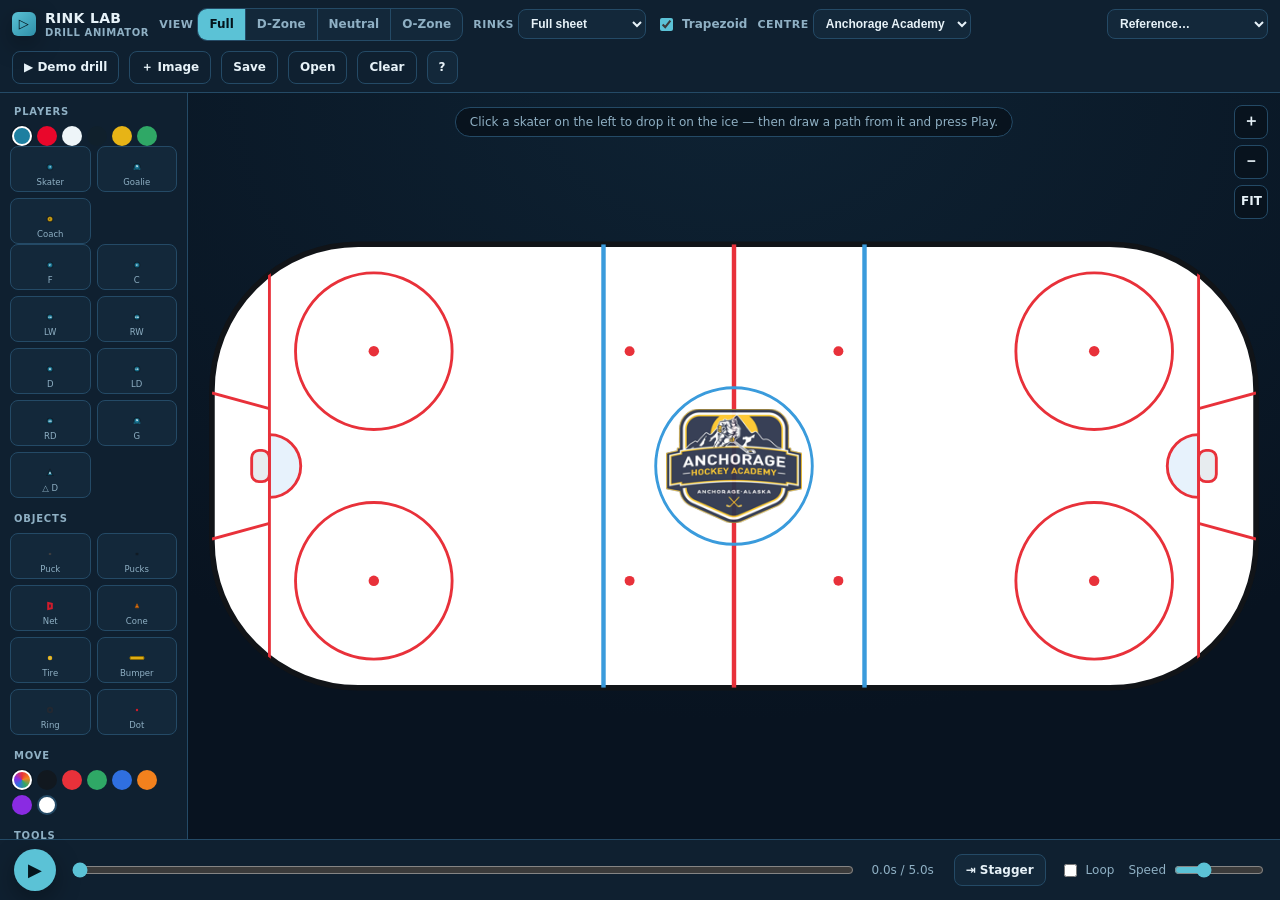
==== index.html @ b676be60 "Sidebar: reorganize into Players, Objects, Move, Tools sections" ====
<!doctype html>
<meta charset="utf-8">
<meta name="viewport" content="width=device-width, initial-scale=1">
<title>Rink Lab — Drill Animator</title>
<link rel="stylesheet" href="style.css">


<div class="app">
  <!-- TOP -->
  <div class="top">
    <div class="brand"><span class="mark">▷</span><div>RINK&nbsp;LAB<small>DRILL ANIMATOR</small></div></div>

    <span class="lbl">View</span>
    <div class="seg" id="viewSeg"></div>

    <span class="lbl">Rinks</span>
    <select id="rinkSel" class="tbtn" style="padding:6px 8px;-webkit-appearance:menulist">
      <option value="full">Full sheet</option>
      <option value="half">Half sheet</option>
      <option value="halves">Two half sheets</option>
      <option value="twofull">Two full sheets</option>
    </select>
    <label class="tchk" style="color:var(--muted);font-weight:600"><input type="checkbox" id="trapChk" checked> Trapezoid</label>

    <span class="lbl">Centre</span>
    <select id="logoSel" class="tbtn" style="padding:6px 8px;-webkit-appearance:menulist">
      <option value="none">No logo</option>
      <option value="anchorage" selected>Anchorage Academy</option>
      <option value="krakenS">Seattle Kraken</option>
      <option value="youthS">Kraken (mono)</option>
      <option value="anchorLight">Anchor (ice)</option>
      <option value="anchorNavy">Anchor (navy)</option>
      <option value="upload">Upload…</option>
    </select>

    <div class="spacer"></div>
    <select id="refSel" class="tbtn" style="padding:6px 8px;-webkit-appearance:menulist" title="Drop a drill diagram on the ice to trace and animate over">
      <option value="">Reference…</option>
      <option value="stations">10U Stealth (stations)</option>
      <option value="swing">Figure-8 swing</option>
      <option value="flow">Flow / regroup</option>
      <option value="cones">Cone weave</option>
      <option value="uploadref">Upload…</option>
    </select>
    <button class="tbtn ghost" id="demoBtn" title="Load the 2v1 breakout example">▶ Demo&nbsp;drill</button>
    <button class="tbtn ghost" id="imgBtn" title="Insert a logo or photo for a client">＋ Image</button>
    <button class="tbtn ghost" id="exportBtn">Save</button>
    <button class="tbtn ghost" id="importBtn">Open</button>
    <button class="tbtn ghost" id="clearBtn">Clear</button>
    <button class="tbtn" id="helpBtn">?</button>
    <input type="file" id="imgFile" accept="image/*" hidden>
    <input type="file" id="jsonFile" accept="application/json,.json" hidden>
    <input type="file" id="logoFile" accept="image/*" hidden>
    <input type="file" id="refFile" accept="image/*" hidden>
  </div>

  <div class="body">
    <!-- TRAY -->
    <div class="tray">
      <h4>Players</h4>
      <div class="swatchrow" id="swatches"></div>
      <div class="pieces" id="skaters"></div>
      <div class="pieces" id="positions"></div>

      <h4>Objects</h4>
      <div class="pieces" id="equip"></div>

      <h4>Move</h4>
      <div class="swatchrow" id="objcolors"></div>

      <h4>Tools</h4>
      <div class="toolgrid" id="tools"></div>
    </div>

    <!-- STAGE -->
    <div class="stage">
      <canvas id="cv"></canvas>
      <div class="hint" id="hint"></div>
      <div class="zoomctl">
        <button id="zin" title="Zoom in">＋</button>
        <button id="zout" title="Zoom out">－</button>
        <button id="zfit" title="Fit view" style="font-size:12px">FIT</button>
      </div>

      <!-- INSPECTOR -->
      <div class="inspect" id="inspect">
        <div class="title"><span id="inspTitle">Selection</span><button id="inspClose">×</button></div>
        <div id="inspBody"></div>
      </div>
    </div>
  </div>

  <!-- TRANSPORT -->
  <div class="transport">
    <button class="play" id="playBtn" title="Play / pause (Space)">▶</button>
    <div class="scrub">
      <input type="range" id="scrubber" min="0" max="1000" value="0">
      <span class="time" id="timeLbl">0.0s / 5.0s</span>
    </div>
    <button class="tbtn" id="staggerBtn" title="Space out start times so pieces move one after another">⇥ Stagger</button>
    <label class="tchk"><input type="checkbox" id="loopChk"> Loop</label>
    <label class="tchk">Speed
      <input type="range" id="speed" min="2" max="12" step="0.5" value="5" style="width:90px">
    </label>
  </div>
</div>

<div class="toast" id="toast"></div>

<!-- HELP -->
<div class="modal" id="modal">
  <div class="card">
    <h2>Rink Lab — quick start</h2>
    <p>A whiteboard that <b>moves</b>. Drop pieces on the ice, draw where they travel, press play.</p>

    <h3>Make a piece move</h3>
    <ol>
      <li>Click a <b>skater</b> (or any piece) in the tray, then click the ice to place it.</li>
      <li>Pick the <b>Move</b> tool and <b>drag from that piece</b> to draw where it travels. You'll see a shaded <b>lane</b> showing the range, with a faded ghost of the piece at the destination.</li>
      <li>Press <b>Play</b>. The piece glides along the lane. Give several pieces lanes and they move together.</li>
      <li>Reshape any lane: <b>Select</b> it and drag the dots. Move the piece and its lane follows.</li>
      <li>Want a rush that unfolds in order? Hit <b>⇥ Stagger</b>, or select a lane and set its <b>Start delay</b> and <b>Travel time</b>.</li>
    </ol>
    <p class="mini">The <b>Skate</b>, <b>Pass</b>, <b>Shot</b>, <b>Arrow</b> and <b>Pen</b> tools draw diagram lines only — they never move anything. Use <b>Move</b> for animation.</p>

    <h3>Carry &amp; pass a puck</h3>
    <ol>
      <li>Give your players their <b>Move</b> routes first.</li>
      <li>Select a <b>puck</b>. In its panel, <b>Set carrier</b> and click the player who starts with it.</li>
      <li><b>Add pass</b> and click the receiver. The puck rides the carrier, then passes to where the receiver <i>will be</i> (a lead pass), then rides them. Chain more passes for give-and-go, D-to-D, breakouts.</li>
      <li>Adjust each pass's timing with its slider so it lands on the tape.</li>
    </ol>

    <h3>Build the picture</h3>
    <ol>
      <li><b>Equipment</b> tray: nets, pucks, cones, tires, bumpers, dots, goalie, coach.</li>
      <li><b>View</b> isolates a zone (D-zone / neutral / O-zone). <b>2 rinks</b> runs split-ice stations.</li>
      <li><b>＋ Image</b> drops in a client logo or photo; drag and resize it like any piece.</li>
      <li><b>Select</b> tool: click to pick one, <b>drag a box</b> over empty ice to select many, <b>Shift-click</b> to add or remove. Then drag any to move them together, recolour, <kbd>⌘/Ctrl D</kbd> to duplicate, or <kbd>Delete</kbd> to remove the whole group.</li>
    </ol>

    <h3>Keep your work</h3>
    <p><b>Save</b> downloads the drill as a file; <b>Open</b> loads it back. <kbd>Space</kbd> play, <kbd>Esc</kbd> deselect, <kbd>Ctrl/⌘ Z</kbd> undo.</p>

    <div class="closerow"><button class="tbtn" id="helpClose">Got it</button></div>
  </div>
</div>

<script src="app.js"></script>
---- style.css ----
:root{
    --navy:#0A1622; --navy2:#0F2030; --panel:#13283A; --panel2:#193449;
    --line:#244A66; --ink:#E7F2F8; --muted:#8FB0C4; --ice:#EAF6FB; --ice2:#D6ECF4;
    --accent:#5BC2D6; --accentdk:#2E8FA8; --gold:#E7B416; --red:#E9072B;
    --shadow:0 8px 24px rgba(0,0,0,.35);
    --r:10px;
  }
  *{box-sizing:border-box}
  html,body{height:100%}
  body{margin:0;background:var(--navy);color:var(--ink);
    font:14px/1.4 "Inter",system-ui,Segoe UI,Roboto,Helvetica,Arial,sans-serif;
    -webkit-font-smoothing:antialiased;overflow:hidden;user-select:none;-webkit-user-select:none}
  button{font:inherit;color:inherit;cursor:pointer}
  .app{display:flex;flex-direction:column;height:100vh;width:100vw}

  /* top bar */
  .top{display:flex;flex-wrap:wrap;align-items:center;gap:10px;padding:8px 12px;background:var(--navy2);
    border-bottom:1px solid var(--line);flex:0 0 auto;z-index:5}
  .brand{display:flex;align-items:center;gap:9px;font-weight:800;letter-spacing:.3px}
  .brand .mark{width:24px;height:24px;border-radius:6px;
    background:linear-gradient(135deg,var(--accent),var(--accentdk));
    display:grid;place-items:center;color:#04141c;font-size:13px;box-shadow:var(--shadow)}
  .brand small{display:block;font-weight:600;font-size:10px;color:var(--muted);letter-spacing:.6px;margin-top:-2px}
  .seg{display:flex;background:var(--panel);border:1px solid var(--line);border-radius:var(--r);overflow:hidden}
  .seg button{background:transparent;border:0;padding:7px 11px;color:var(--muted);font-size:12px;font-weight:600;
    border-right:1px solid var(--line)}
  .seg button:last-child{border-right:0}
  .seg button.on{background:var(--accent);color:#04141c}
  .seg button:hover:not(.on){background:var(--panel2);color:var(--ink)}
  .top .spacer{flex:1}
  .tbtn{background:var(--panel);border:1px solid var(--line);border-radius:8px;padding:7px 11px;font-size:12px;
    font-weight:600;color:var(--ink);display:inline-flex;align-items:center;gap:6px}
  .tbtn:hover{background:var(--panel2)}
  .tbtn.ghost{background:transparent}
  .top .lbl{font-size:11px;color:var(--muted);font-weight:600;text-transform:uppercase;letter-spacing:.5px;margin-right:-6px}

  .body{flex:1;display:flex;min-height:0}

  /* tray */
  .tray{width:188px;flex:0 0 auto;background:var(--navy2);border-right:1px solid var(--line);
    padding:10px;overflow-y:auto}
  .tray h4{margin:14px 4px 7px;font-size:10px;letter-spacing:.8px;text-transform:uppercase;color:var(--muted)}
  .tray h4:first-child{margin-top:2px}
  .toolgrid{display:grid;grid-template-columns:1fr 1fr;gap:6px}
  .tool{background:var(--panel);border:1px solid var(--line);border-radius:8px;padding:8px 6px;
    display:flex;flex-direction:column;align-items:center;gap:5px;font-size:10.5px;font-weight:600;color:var(--muted)}
  .tool svg{width:22px;height:22px}
  .tool:hover{background:var(--panel2);color:var(--ink)}
  .tool.on{background:var(--accent);color:#04141c;border-color:var(--accent)}
  .tool.on svg *{stroke:#04141c}
  .pieces{display:grid;grid-template-columns:1fr 1fr;gap:6px}
  .piece{background:var(--panel);border:1px solid var(--line);border-radius:8px;height:46px;
    display:grid;place-items:center;position:relative}
  .piece:hover{background:var(--panel2);border-color:var(--accentdk)}
  .piece canvas{pointer-events:none}
  .piece .nm{position:absolute;bottom:2px;left:0;right:0;text-align:center;font-size:8.5px;color:var(--muted)}
  .swatchrow{display:flex;flex-wrap:wrap;gap:5px;margin:2px 2px 0}
  .sw{width:20px;height:20px;border-radius:50%;border:2px solid transparent;cursor:pointer}
  .sw.on{border-color:#fff;box-shadow:0 0 0 1px var(--navy)}

  /* canvas */
  .stage{flex:1;position:relative;min-width:0;background:
    radial-gradient(120% 120% at 50% 0%, #0E2233 0%, #081320 70%)}
  #cv{position:absolute;inset:0;width:100%;height:100%;display:block;cursor:crosshair}
  #cv.select{cursor:default}
  #cv.pan{cursor:grab}
  .hint{position:absolute;left:50%;top:14px;transform:translateX(-50%);background:rgba(8,18,28,.85);
    border:1px solid var(--line);padding:6px 14px;border-radius:999px;font-size:12px;color:var(--muted);
    pointer-events:none;white-space:nowrap;max-width:90%;text-overflow:ellipsis;overflow:hidden}
  .zoomctl{position:absolute;right:12px;top:12px;display:flex;flex-direction:column;gap:6px}
  .zoomctl button{width:34px;height:34px;border-radius:8px;background:rgba(8,18,28,.8);
    border:1px solid var(--line);font-size:16px;font-weight:700;display:grid;place-items:center}
  .zoomctl button:hover{background:var(--panel2)}

  /* inspector */
  .inspect{position:absolute;right:12px;bottom:12px;width:230px;background:rgba(10,20,30,.94);
    border:1px solid var(--line);border-radius:12px;padding:12px;box-shadow:var(--shadow);display:none}
  .inspect.show{display:block}
  .inspect .title{font-weight:700;font-size:12px;margin-bottom:8px;display:flex;justify-content:space-between;align-items:center}
  .inspect .title button{background:none;border:0;color:var(--muted);font-size:16px;line-height:1}
  .field{margin:8px 0}
  .field label{display:block;font-size:10px;text-transform:uppercase;letter-spacing:.5px;color:var(--muted);margin-bottom:4px}
  .field input[type=text],.field input[type=number]{width:100%;background:var(--panel);border:1px solid var(--line);
    border-radius:7px;color:var(--ink);padding:6px 8px;font:inherit}
  .field input[type=range]{width:100%;accent-color:var(--accent)}
  .row2{display:flex;gap:8px}
  .row2>*{flex:1}
  .del{width:100%;margin-top:6px;background:rgba(233,7,43,.15);border:1px solid rgba(233,7,43,.5);
    color:#ff8a9a;border-radius:8px;padding:7px;font-weight:700}
  .del:hover{background:rgba(233,7,43,.28)}
  .mini{font-size:11px;color:var(--muted);margin:2px 0 8px}

  /* bottom transport */
  .transport{flex:0 0 auto;background:var(--navy2);border-top:1px solid var(--line);
    display:flex;align-items:center;gap:14px;padding:9px 14px}
  .play{width:42px;height:42px;border-radius:50%;border:0;background:var(--accent);color:#04141c;
    font-size:18px;display:grid;place-items:center;box-shadow:var(--shadow)}
  .play:hover{background:#6fd0e3}
  .scrub{flex:1;display:flex;align-items:center;gap:10px}
  .scrub input[type=range]{flex:1;accent-color:var(--accent)}
  .time{font-variant-numeric:tabular-nums;font-size:12px;color:var(--muted);min-width:74px;text-align:center}
  .tchk{display:flex;align-items:center;gap:6px;font-size:12px;color:var(--muted)}
  .tchk input{accent-color:var(--accent)}
  kbd{background:var(--panel);border:1px solid var(--line);border-bottom-width:2px;border-radius:5px;
    padding:1px 5px;font:11px ui-monospace,monospace;color:var(--ink)}
  .toast{position:fixed;left:50%;bottom:78px;transform:translateX(-50%) translateY(20px);opacity:0;
    background:#08131e;border:1px solid var(--accentdk);color:var(--ink);padding:8px 16px;border-radius:999px;
    font-size:12.5px;transition:.25s;pointer-events:none;z-index:30}
  .toast.show{opacity:1;transform:translateX(-50%) translateY(0)}

  /* help modal */
  .modal{position:fixed;inset:0;background:rgba(4,10,16,.7);display:none;place-items:center;z-index:40}
  .modal.show{display:grid}
  .card{width:min(560px,92vw);max-height:86vh;overflow:auto;background:var(--navy2);border:1px solid var(--line);
    border-radius:16px;padding:22px 24px;box-shadow:var(--shadow)}
  .card h2{margin:0 0 4px;font-size:18px}
  .card h3{margin:18px 0 6px;font-size:13px;color:var(--accent);text-transform:uppercase;letter-spacing:.6px}
  .card p,.card li{color:var(--muted);font-size:13.5px}
  .card ol{padding-left:18px;margin:6px 0}
  .card .x{position:absolute}
  .card .closerow{display:flex;justify-content:flex-end;margin-top:18px}
  @media (max-width:760px){
    .tray{width:150px}
    .inspect{width:200px}
    .seg button{padding:7px 8px}
  }
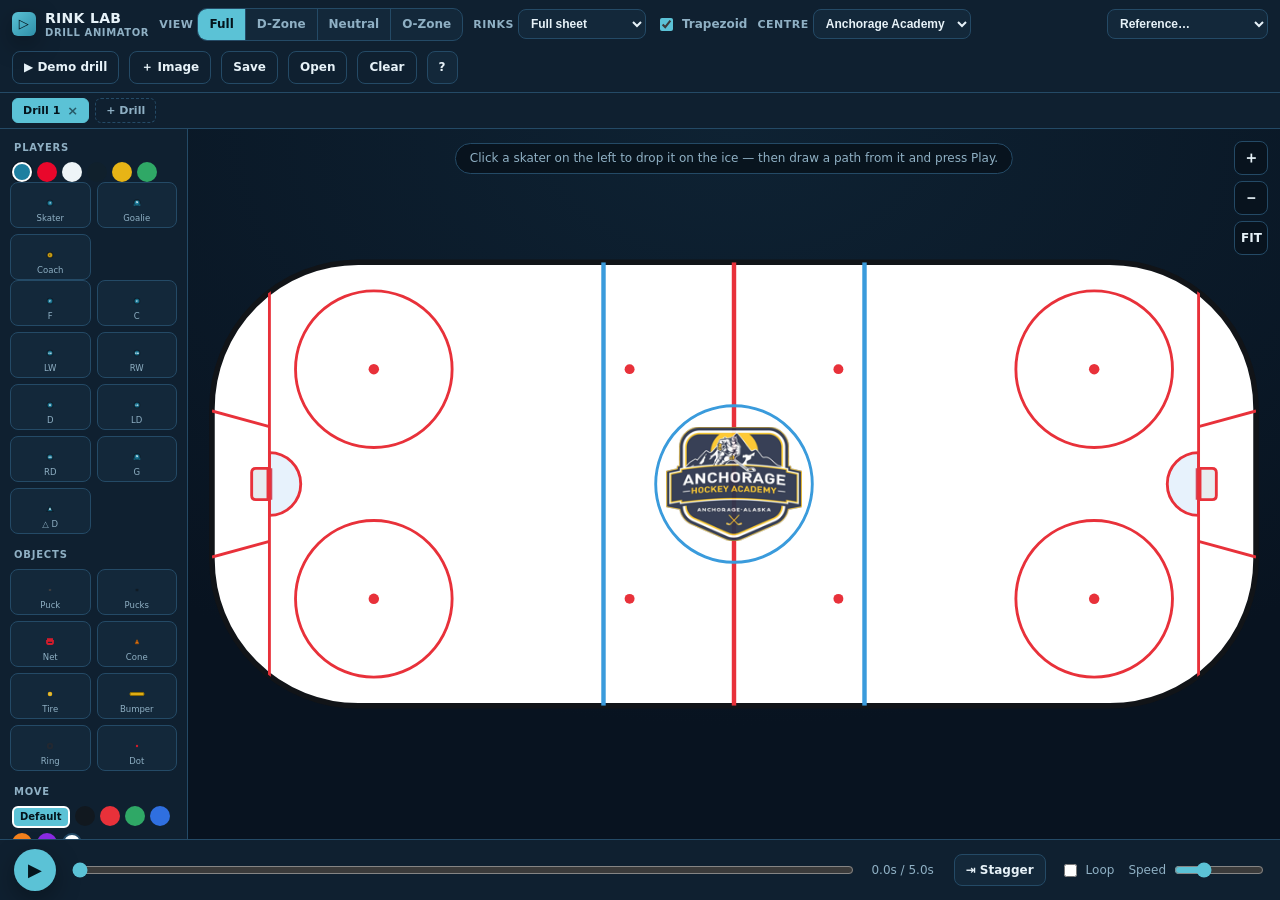
==== commit 9184c9ba: "Practice builder: multi-drill scenes with tab navigation" ====
--- a/index.html
+++ b/index.html
@@ -54,6 +54,7 @@
     <input type="file" id="refFile" accept="image/*" hidden>
   </div>
 
+  <div class="scenebar" id="scenebar"></div>
   <div class="body">
     <!-- TRAY -->
     <div class="tray">
--- a/style.css
+++ b/style.css
@@ -33,6 +33,19 @@
   .tbtn:hover{background:var(--panel2)}
   .tbtn.ghost{background:transparent}
   .top .lbl{font-size:11px;color:var(--muted);font-weight:600;text-transform:uppercase;letter-spacing:.5px;margin-right:-6px}
+
+  /* scene tabs */
+  .scenebar{display:flex;align-items:center;gap:6px;padding:5px 12px;background:var(--navy2);
+    border-bottom:1px solid var(--line);flex:0 0 auto;overflow-x:auto;min-height:36px}
+  .scenetab{padding:4px 10px;border-radius:6px;font-size:11px;font-weight:700;
+    border:1px solid var(--line);background:var(--panel);color:var(--muted);cursor:pointer;
+    white-space:nowrap;display:flex;align-items:center;gap:5px}
+  .scenetab:hover:not(.on){background:var(--panel2);color:var(--ink)}
+  .scenetab.on{background:var(--accent);color:#04141c;border-color:var(--accent)}
+  .scenetab-x{font-size:13px;line-height:1;opacity:.6;margin-left:2px}
+  .scenetab-x:hover{opacity:1}
+  .scenetab-add{background:transparent;border-style:dashed;color:var(--muted)}
+  .scenetab-add:hover{background:var(--panel);color:var(--ink)}
 
   .body{flex:1;display:flex;min-height:0}
 
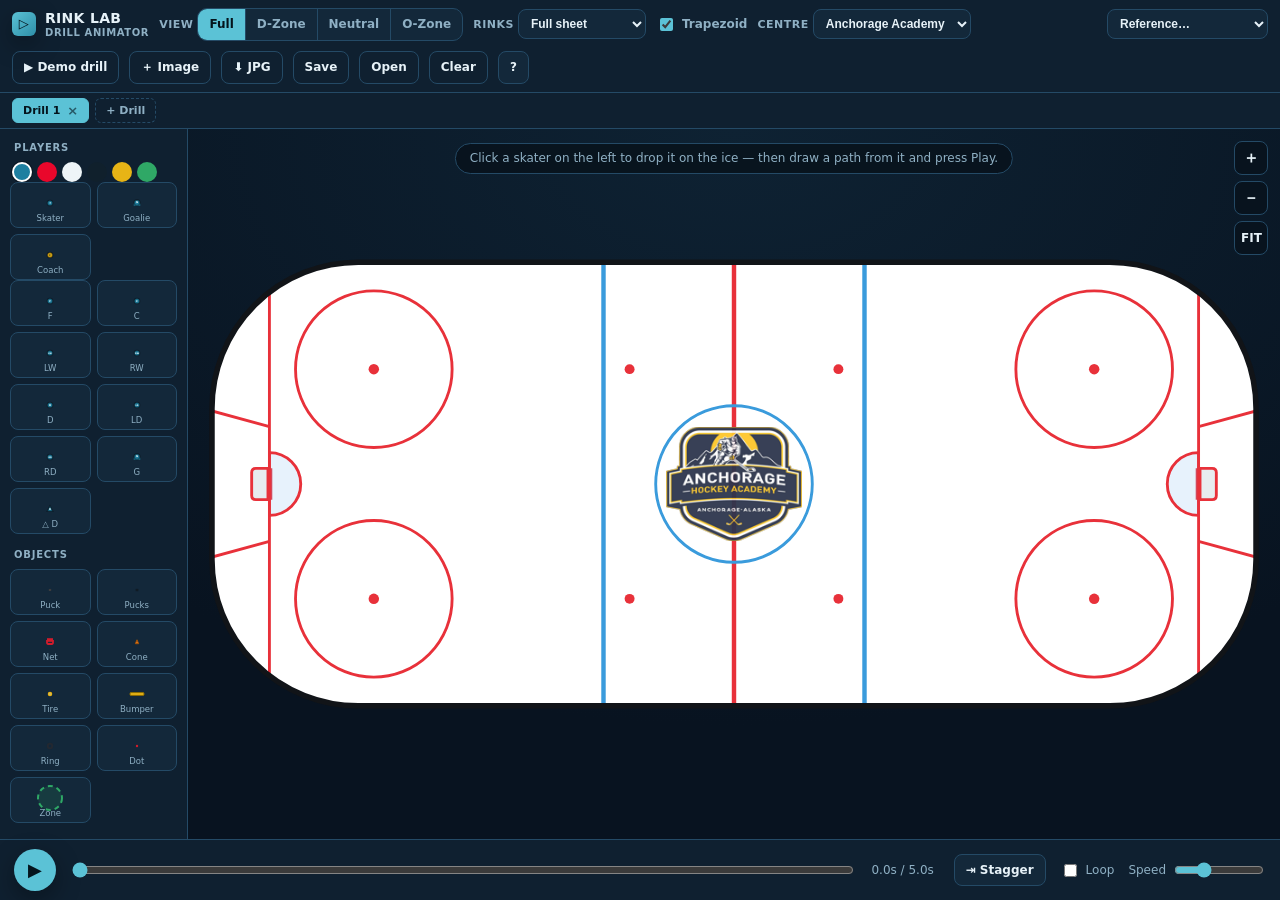
==== commit 92fe0878: "Fix rink line bleed outside boards; add JPG export button" ====
--- a/index.html
+++ b/index.html
@@ -44,6 +44,7 @@
     </select>
     <button class="tbtn ghost" id="demoBtn" title="Load the 2v1 breakout example">▶ Demo&nbsp;drill</button>
     <button class="tbtn ghost" id="imgBtn" title="Insert a logo or photo for a client">＋ Image</button>
+    <button class="tbtn ghost" id="imgExportBtn" title="Export current view as JPG">⬇ JPG</button>
     <button class="tbtn ghost" id="exportBtn">Save</button>
     <button class="tbtn ghost" id="importBtn">Open</button>
     <button class="tbtn ghost" id="clearBtn">Clear</button>
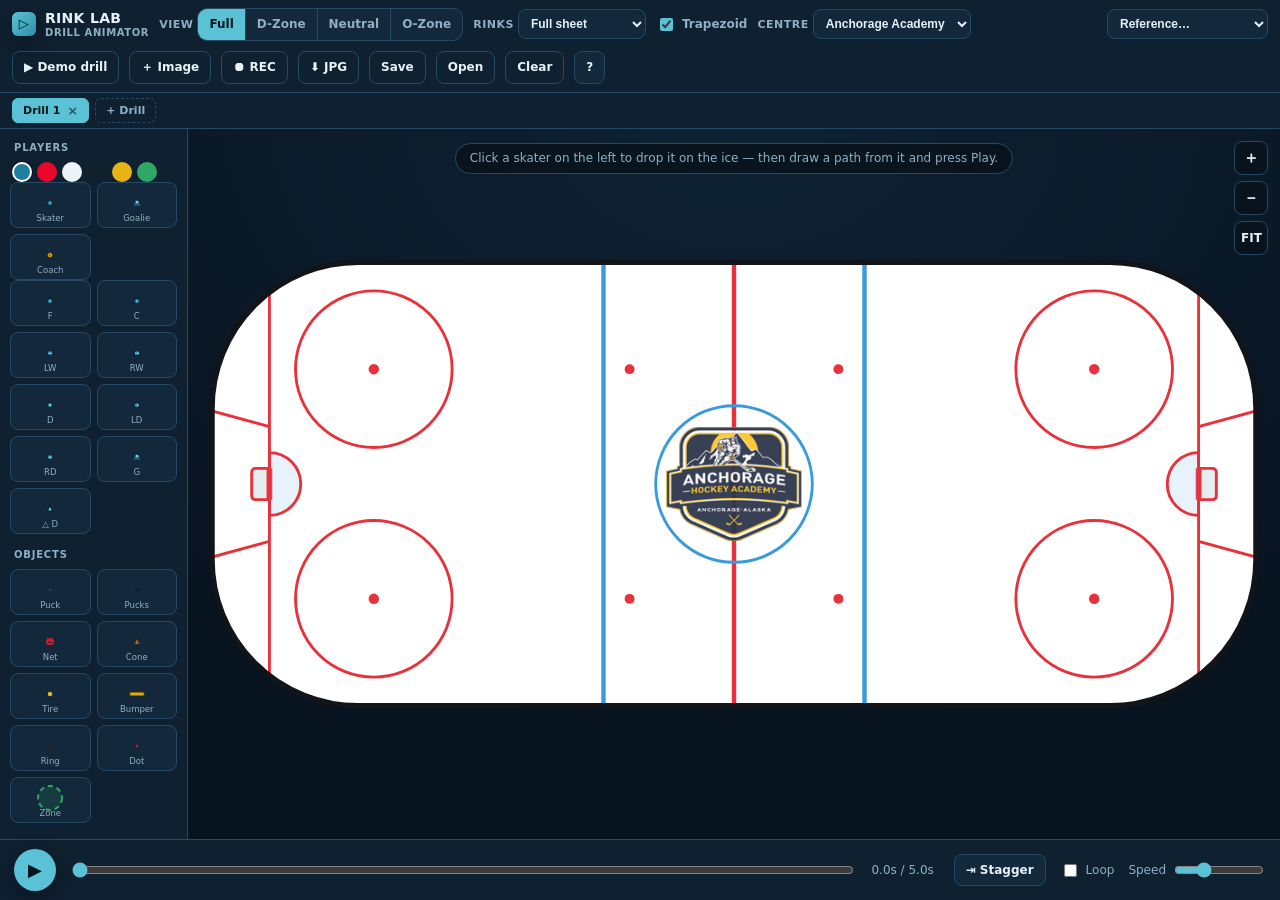
==== commit 96343de5: "Add canvas REC button: records animation to WebM video download" ====
--- a/index.html
+++ b/index.html
@@ -44,6 +44,7 @@
     </select>
     <button class="tbtn ghost" id="demoBtn" title="Load the 2v1 breakout example">▶ Demo&nbsp;drill</button>
     <button class="tbtn ghost" id="imgBtn" title="Insert a logo or photo for a client">＋ Image</button>
+    <button class="tbtn ghost" id="recBtn" title="Record canvas to video (WebM)">⏺ REC</button>
     <button class="tbtn ghost" id="imgExportBtn" title="Export current view as JPG">⬇ JPG</button>
     <button class="tbtn ghost" id="exportBtn">Save</button>
     <button class="tbtn ghost" id="importBtn">Open</button>
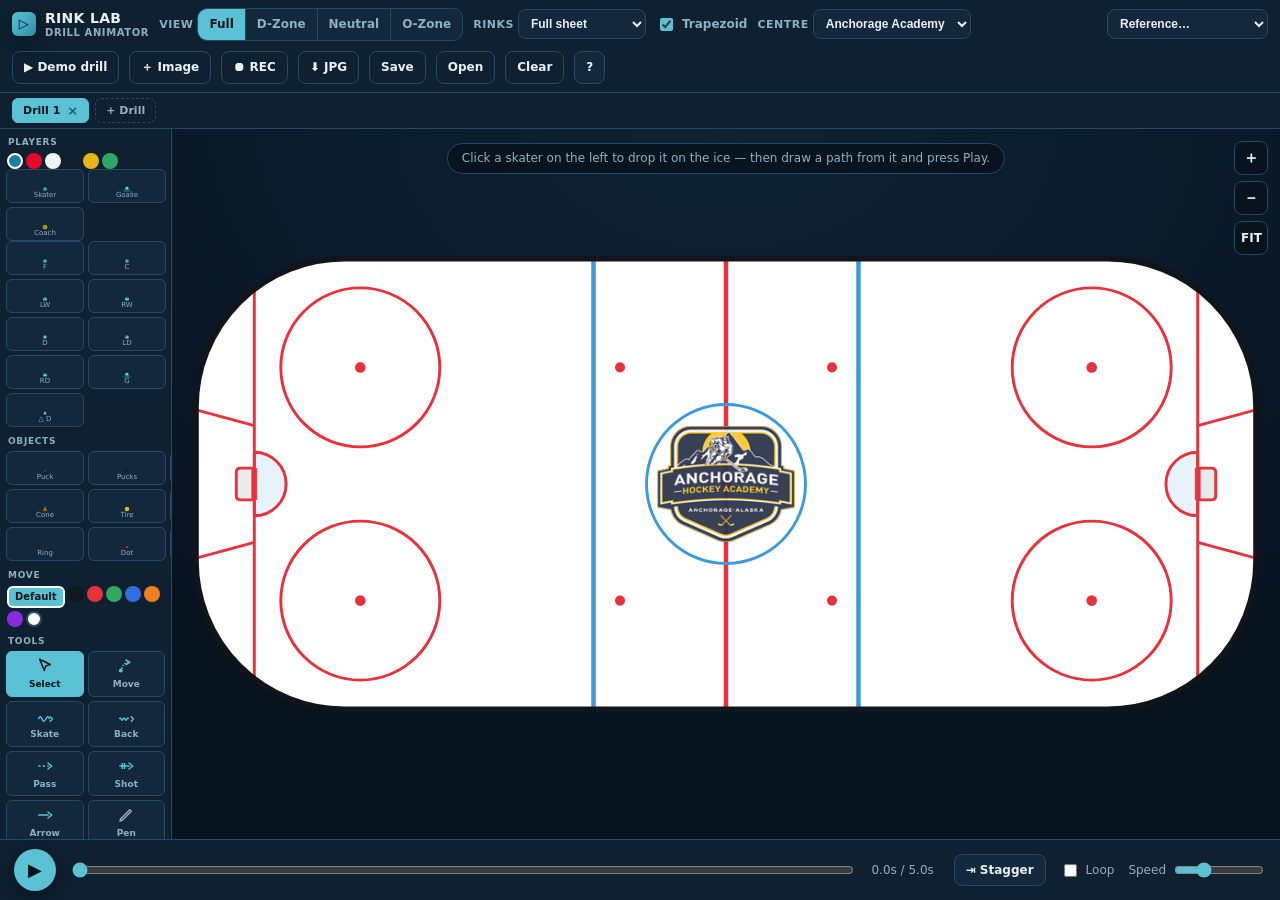
==== commit 44771b87: "Sidebar: compact layout, smaller pieces, 3-col objects, no scroll" ====
--- a/index.html
+++ b/index.html
@@ -66,7 +66,7 @@
       <div class="pieces" id="positions"></div>
 
       <h4>Objects</h4>
-      <div class="pieces" id="equip"></div>
+      <div class="pieces three-col" id="equip"></div>
 
       <h4>Move</h4>
       <div class="swatchrow" id="objcolors"></div>
--- a/style.css
+++ b/style.css
@@ -50,25 +50,26 @@
   .body{flex:1;display:flex;min-height:0}
 
   /* tray */
-  .tray{width:188px;flex:0 0 auto;background:var(--navy2);border-right:1px solid var(--line);
-    padding:10px;overflow-y:auto}
-  .tray h4{margin:14px 4px 7px;font-size:10px;letter-spacing:.8px;text-transform:uppercase;color:var(--muted)}
+  .tray{width:172px;flex:0 0 auto;background:var(--navy2);border-right:1px solid var(--line);
+    padding:5px 6px;overflow-y:auto}
+  .tray h4{margin:8px 2px 4px;font-size:9px;letter-spacing:.7px;text-transform:uppercase;color:var(--muted)}
   .tray h4:first-child{margin-top:2px}
-  .toolgrid{display:grid;grid-template-columns:1fr 1fr;gap:6px}
-  .tool{background:var(--panel);border:1px solid var(--line);border-radius:8px;padding:8px 6px;
-    display:flex;flex-direction:column;align-items:center;gap:5px;font-size:10.5px;font-weight:600;color:var(--muted)}
-  .tool svg{width:22px;height:22px}
+  .toolgrid{display:grid;grid-template-columns:1fr 1fr;gap:4px}
+  .tool{background:var(--panel);border:1px solid var(--line);border-radius:6px;padding:5px 4px;
+    display:flex;flex-direction:column;align-items:center;gap:3px;font-size:9px;font-weight:600;color:var(--muted)}
+  .tool svg{width:18px;height:18px}
   .tool:hover{background:var(--panel2);color:var(--ink)}
   .tool.on{background:var(--accent);color:#04141c;border-color:var(--accent)}
   .tool.on svg *{stroke:#04141c}
-  .pieces{display:grid;grid-template-columns:1fr 1fr;gap:6px}
-  .piece{background:var(--panel);border:1px solid var(--line);border-radius:8px;height:46px;
+  .pieces{display:grid;grid-template-columns:1fr 1fr;gap:4px}
+  .pieces.three-col{grid-template-columns:1fr 1fr 1fr}
+  .piece{background:var(--panel);border:1px solid var(--line);border-radius:6px;height:34px;
     display:grid;place-items:center;position:relative}
   .piece:hover{background:var(--panel2);border-color:var(--accentdk)}
   .piece canvas{pointer-events:none}
-  .piece .nm{position:absolute;bottom:2px;left:0;right:0;text-align:center;font-size:8.5px;color:var(--muted)}
-  .swatchrow{display:flex;flex-wrap:wrap;gap:5px;margin:2px 2px 0}
-  .sw{width:20px;height:20px;border-radius:50%;border:2px solid transparent;cursor:pointer}
+  .piece .nm{position:absolute;bottom:1px;left:0;right:0;text-align:center;font-size:7px;color:var(--muted)}
+  .swatchrow{display:flex;flex-wrap:wrap;gap:3px;margin:1px 1px 0}
+  .sw{width:16px;height:16px;border-radius:50%;border:2px solid transparent;cursor:pointer}
   .sw.on{border-color:#fff;box-shadow:0 0 0 1px var(--navy)}
 
   /* canvas */
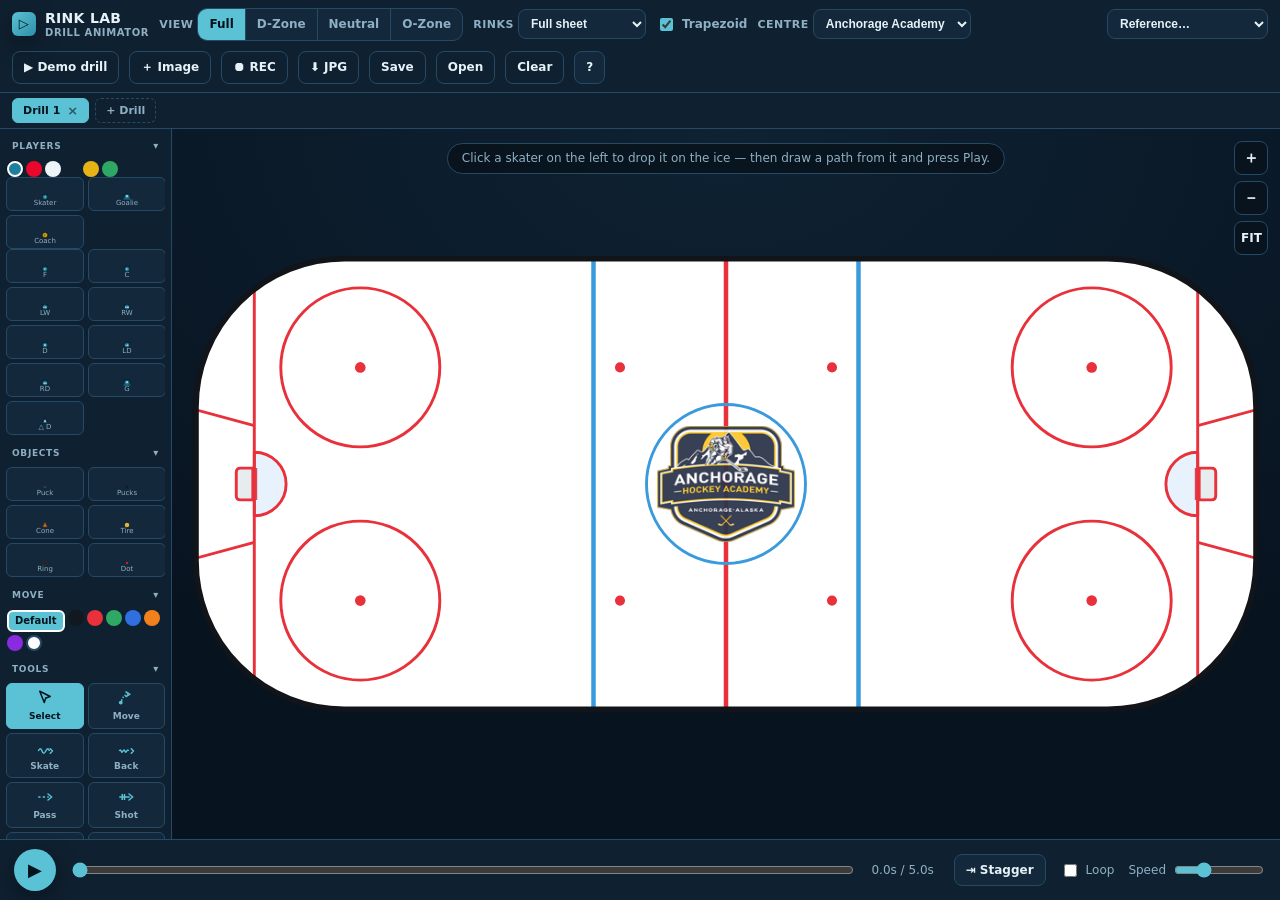
==== commit 615981bc: "Sidebar: collapsible sections with dropdown toggle, no scroll" ====
--- a/index.html
+++ b/index.html
@@ -60,19 +60,27 @@
   <div class="body">
     <!-- TRAY -->
     <div class="tray">
-      <h4>Players</h4>
-      <div class="swatchrow" id="swatches"></div>
-      <div class="pieces" id="skaters"></div>
-      <div class="pieces" id="positions"></div>
+      <h4 class="tray-toggle" data-target="sec-players">Players <span class="tray-arrow">▾</span></h4>
+      <div class="tray-sec" id="sec-players">
+        <div class="swatchrow" id="swatches"></div>
+        <div class="pieces" id="skaters"></div>
+        <div class="pieces" id="positions"></div>
+      </div>
 
-      <h4>Objects</h4>
-      <div class="pieces three-col" id="equip"></div>
+      <h4 class="tray-toggle" data-target="sec-objects">Objects <span class="tray-arrow">▾</span></h4>
+      <div class="tray-sec" id="sec-objects">
+        <div class="pieces three-col" id="equip"></div>
+      </div>
 
-      <h4>Move</h4>
-      <div class="swatchrow" id="objcolors"></div>
+      <h4 class="tray-toggle" data-target="sec-move">Move <span class="tray-arrow">▾</span></h4>
+      <div class="tray-sec" id="sec-move">
+        <div class="swatchrow" id="objcolors"></div>
+      </div>
 
-      <h4>Tools</h4>
-      <div class="toolgrid" id="tools"></div>
+      <h4 class="tray-toggle" data-target="sec-tools">Tools <span class="tray-arrow">▾</span></h4>
+      <div class="tray-sec" id="sec-tools">
+        <div class="toolgrid" id="tools"></div>
+      </div>
     </div>
 
     <!-- STAGE -->
--- a/style.css
+++ b/style.css
@@ -54,6 +54,13 @@
     padding:5px 6px;overflow-y:auto}
   .tray h4{margin:8px 2px 4px;font-size:9px;letter-spacing:.7px;text-transform:uppercase;color:var(--muted)}
   .tray h4:first-child{margin-top:2px}
+  .tray-toggle{cursor:pointer;display:flex;justify-content:space-between;align-items:center;
+    padding:3px 4px;border-radius:5px;user-select:none}
+  .tray-toggle:hover{background:var(--panel2);color:var(--ink)}
+  .tray-arrow{font-size:10px;transition:transform .18s}
+  .tray-toggle.collapsed .tray-arrow{transform:rotate(-90deg)}
+  .tray-sec{overflow:hidden;transition:max-height .2s ease}
+  .tray-sec.collapsed{max-height:0!important}
   .toolgrid{display:grid;grid-template-columns:1fr 1fr;gap:4px}
   .tool{background:var(--panel);border:1px solid var(--line);border-radius:6px;padding:5px 4px;
     display:flex;flex-direction:column;align-items:center;gap:3px;font-size:9px;font-weight:600;color:var(--muted)}
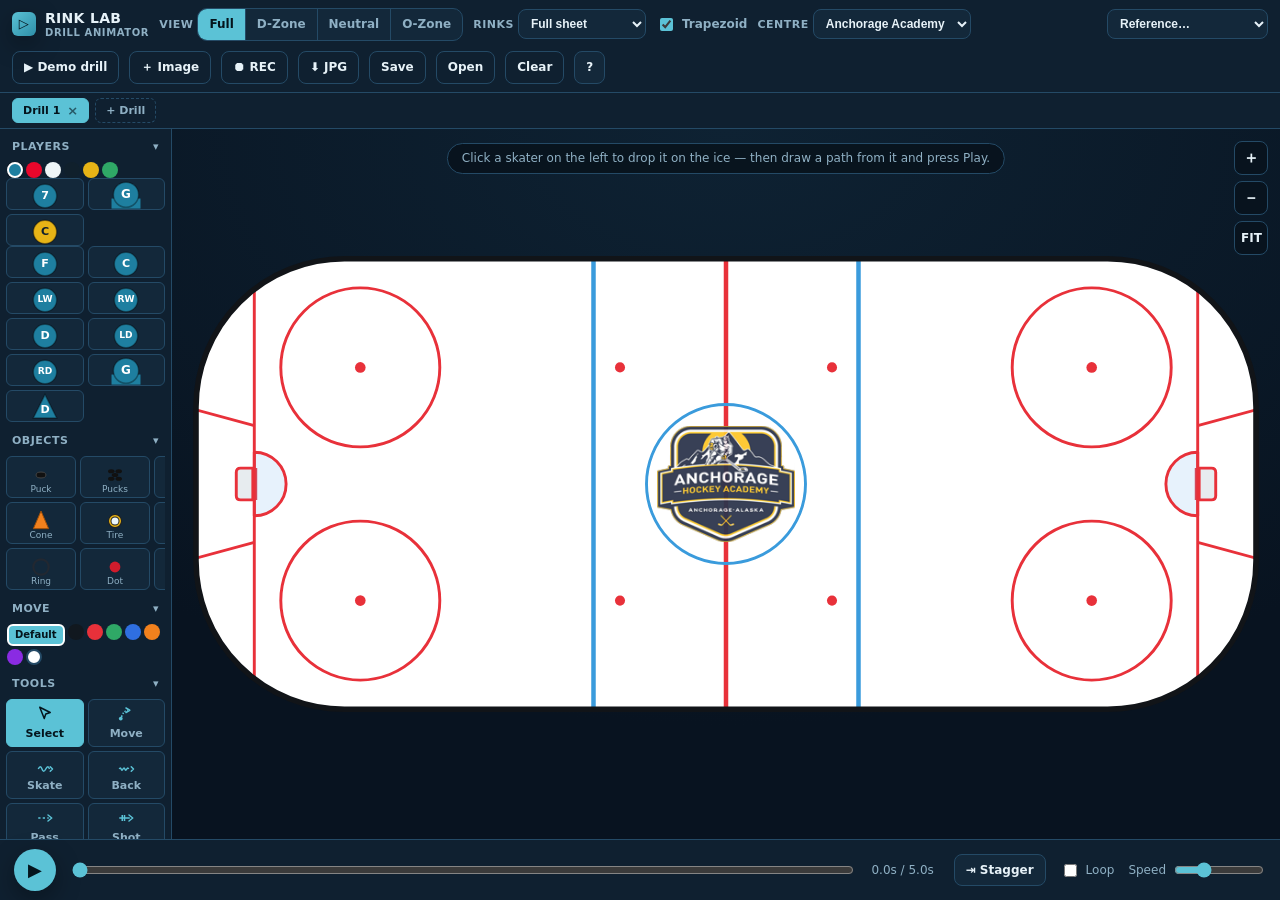
==== commit d7f0fbe3: "Players section: remove redundant text labels, shorter cards" ====
--- a/index.html
+++ b/index.html
@@ -63,8 +63,8 @@
       <h4 class="tray-toggle" data-target="sec-players">Players <span class="tray-arrow">▾</span></h4>
       <div class="tray-sec" id="sec-players">
         <div class="swatchrow" id="swatches"></div>
-        <div class="pieces" id="skaters"></div>
-        <div class="pieces" id="positions"></div>
+        <div class="pieces player-grid" id="skaters"></div>
+        <div class="pieces player-grid" id="positions"></div>
       </div>
 
       <h4 class="tray-toggle" data-target="sec-objects">Objects <span class="tray-arrow">▾</span></h4>
--- a/style.css
+++ b/style.css
@@ -52,29 +52,31 @@
   /* tray */
   .tray{width:172px;flex:0 0 auto;background:var(--navy2);border-right:1px solid var(--line);
     padding:5px 6px;overflow-y:auto}
-  .tray h4{margin:8px 2px 4px;font-size:9px;letter-spacing:.7px;text-transform:uppercase;color:var(--muted)}
+  .tray h4{margin:8px 2px 4px;font-size:11px;letter-spacing:.5px;text-transform:uppercase;color:var(--muted)}
   .tray h4:first-child{margin-top:2px}
   .tray-toggle{cursor:pointer;display:flex;justify-content:space-between;align-items:center;
     padding:3px 4px;border-radius:5px;user-select:none}
   .tray-toggle:hover{background:var(--panel2);color:var(--ink)}
-  .tray-arrow{font-size:10px;transition:transform .18s}
+  .tray-arrow{font-size:11px;transition:transform .18s}
   .tray-toggle.collapsed .tray-arrow{transform:rotate(-90deg)}
   .tray-sec{overflow:hidden;transition:max-height .2s ease}
   .tray-sec.collapsed{max-height:0!important}
+  .tray-sec>*{overflow-x:auto}
   .toolgrid{display:grid;grid-template-columns:1fr 1fr;gap:4px}
   .tool{background:var(--panel);border:1px solid var(--line);border-radius:6px;padding:5px 4px;
-    display:flex;flex-direction:column;align-items:center;gap:3px;font-size:9px;font-weight:600;color:var(--muted)}
+    display:flex;flex-direction:column;align-items:center;gap:3px;font-size:11px;font-weight:600;color:var(--muted)}
   .tool svg{width:18px;height:18px}
   .tool:hover{background:var(--panel2);color:var(--ink)}
   .tool.on{background:var(--accent);color:#04141c;border-color:var(--accent)}
   .tool.on svg *{stroke:#04141c}
   .pieces{display:grid;grid-template-columns:1fr 1fr;gap:4px}
   .pieces.three-col{grid-template-columns:1fr 1fr 1fr}
-  .piece{background:var(--panel);border:1px solid var(--line);border-radius:6px;height:34px;
+  .pieces.player-grid .piece{height:32px}
+  .piece{background:var(--panel);border:1px solid var(--line);border-radius:6px;height:42px;
     display:grid;place-items:center;position:relative}
   .piece:hover{background:var(--panel2);border-color:var(--accentdk)}
   .piece canvas{pointer-events:none}
-  .piece .nm{position:absolute;bottom:1px;left:0;right:0;text-align:center;font-size:7px;color:var(--muted)}
+  .piece .nm{position:absolute;bottom:1px;left:0;right:0;text-align:center;font-size:9px;color:var(--muted)}
   .swatchrow{display:flex;flex-wrap:wrap;gap:3px;margin:1px 1px 0}
   .sw{width:16px;height:16px;border-radius:50%;border:2px solid transparent;cursor:pointer}
   .sw.on{border-color:#fff;box-shadow:0 0 0 1px var(--navy)}
